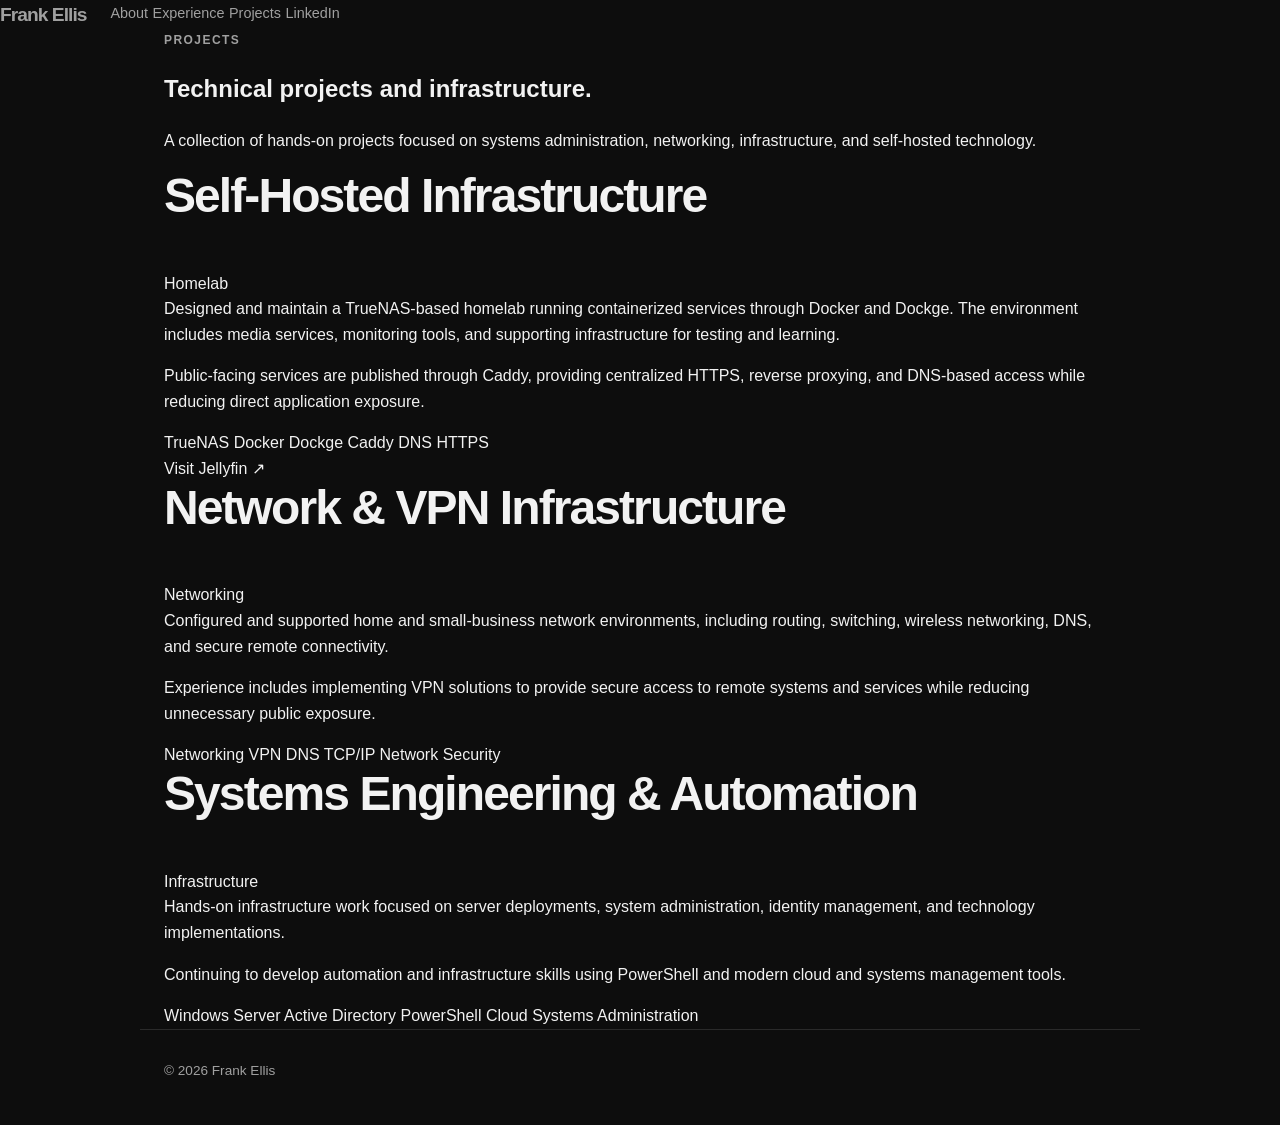
==== projects.html @ 52706634 "Add projects.html for showcasing technical projects This file contains an HTML document for showcasi" ====
<!DOCTYPE html>
<html lang="en">
<head>
    <meta charset="UTF-8">
    <meta name="viewport" content="width=device-width, initial-scale=1.0">
    <title>Projects | Frank Ellis</title>
    <meta name="description" content="Technical projects and infrastructure work by Frank Ellis.">

    <link rel="stylesheet" href="style.css">
</head>

<body>
    <header>
        <nav>
            <a href="index.html" class="logo">Frank Ellis</a>

            <div class="nav-links">
                <a href="index.html#about">About</a>
                <a href="index.html#experience">Experience</a>
                <a href="projects.html">Projects</a>
                <a href="https://www.linkedin.com/in/frankelliswv/" target="_blank" rel="noopener noreferrer">LinkedIn</a>
            </div>
        </nav>
    </header>

    <main>
        <section class="page-intro">
            <p class="eyebrow">PROJECTS</p>
            <h1>Technical projects and infrastructure.</h1>
            <p>
                A collection of hands-on projects focused on systems administration,
                networking, infrastructure, and self-hosted technology.
            </p>
        </section>

        <section class="projects">

            <article class="project-card">
                <div class="project-header">
                    <h2>Self-Hosted Infrastructure</h2>
                    <span>Homelab</span>
                </div>

                <p>
                    Designed and maintain a TrueNAS-based homelab running
                    containerized services through Docker and Dockge. The environment
                    includes media services, monitoring tools, and supporting
                    infrastructure for testing and learning.
                </p>

                <p>
                    Public-facing services are published through Caddy, providing
                    centralized HTTPS, reverse proxying, and DNS-based access while
                    reducing direct application exposure.
                </p>

                <div class="tags">
                    <span>TrueNAS</span>
                    <span>Docker</span>
                    <span>Dockge</span>
                    <span>Caddy</span>
                    <span>DNS</span>
                    <span>HTTPS</span>
                </div>

                <a class="project-link"
                   href="https://jellyfin.elliswv.cloud"
                   target="_blank"
                   rel="noopener noreferrer">
                    Visit Jellyfin ↗
                </a>
            </article>

            <article class="project-card">
                <div class="project-header">
                    <h2>Network & VPN Infrastructure</h2>
                    <span>Networking</span>
                </div>

                <p>
                    Configured and supported home and small-business network
                    environments, including routing, switching, wireless networking,
                    DNS, and secure remote connectivity.
                </p>

                <p>
                    Experience includes implementing VPN solutions to provide secure
                    access to remote systems and services while reducing unnecessary
                    public exposure.
                </p>

                <div class="tags">
                    <span>Networking</span>
                    <span>VPN</span>
                    <span>DNS</span>
                    <span>TCP/IP</span>
                    <span>Network Security</span>
                </div>
            </article>

            <article class="project-card">
                <div class="project-header">
                    <h2>Systems Engineering & Automation</h2>
                    <span>Infrastructure</span>
                </div>

                <p>
                    Hands-on infrastructure work focused on server deployments,
                    system administration, identity management, and technology
                    implementations.
                </p>

                <p>
                    Continuing to develop automation and infrastructure skills using
                    PowerShell and modern cloud and systems management tools.
                </p>

                <div class="tags">
                    <span>Windows Server</span>
                    <span>Active Directory</span>
                    <span>PowerShell</span>
                    <span>Cloud</span>
                    <span>Systems Administration</span>
                </div>
            </article>

        </section>
    </main>

    <footer>
        <p>© 2026 Frank Ellis</p>
    </footer>
</body>
</html>
---- style.css ----
:root {
    --background: #0d0d0d;
    --surface: #151515;
    --text: #f2f2f2;
    --muted: #a0a0a0;
    --border: #2a2a2a;
    --accent: #ffffff;
    --max-width: 1000px;
}

* {
    box-sizing: border-box;
}

html {
    scroll-behavior: smooth;
}

body {
    margin: 0;
    background: var(--background);
    color: var(--text);
    font-family: -apple-system, BlinkMacSystemFont, "Segoe UI",
                 Helvetica, Arial, sans-serif;
    line-height: 1.6;
}

a {
    color: inherit;
    text-decoration: none;
}

/* Header */

.header {
    max-width: var(--max-width);
    margin: 0 auto;
    padding: 28px 24px;
    display: flex;
    justify-content: space-between;
    align-items: center;
}

.logo {
    font-weight: 700;
    font-size: 1.2rem;
    letter-spacing: -0.05em;
}

nav {
    display: flex;
    gap: 24px;
}

nav a {
    color: var(--muted);
    font-size: 0.9rem;
    transition: color 0.2s ease;
}

nav a:hover {
    color: var(--text);
}

/* Layout */

main {
    max-width: var(--max-width);
    margin: 0 auto;
    padding: 0 24px;
}

.section {
    padding: 100px 0;
    border-top: 1px solid var(--border);
}

.eyebrow {
    color: var(--muted);
    font-size: 0.75rem;
    font-weight: 600;
    letter-spacing: 0.12em;
    margin-bottom: 16px;
}

/* Hero */

.hero {
    min-height: 72vh;
    display: flex;
    flex-direction: column;
    justify-content: center;
    padding: 80px 0 120px;
}

.hero h1 {
    max-width: 850px;
    font-size: clamp(3rem, 7vw, 6rem);
    line-height: 1;
    letter-spacing: -0.055em;
    margin: 0;
    font-weight: 650;
}

.hero h1 span {
    color: var(--muted);
}

.intro {
    max-width: 650px;
    font-size: 1.15rem;
    color: var(--muted);
    margin: 32px 0;
}

.hero-links {
    display: flex;
    align-items: center;
    gap: 24px;
    flex-wrap: wrap;
}

.button {
    background: var(--accent);
    color: #0d0d0d;
    padding: 13px 20px;
    border-radius: 6px;
    font-size: 0.95rem;
    font-weight: 600;
}

.text-link {
    font-size: 0.95rem;
    color: var(--muted);
}

/* Typography */

h2 {
    font-size: clamp(2rem, 4vw, 3rem);
    letter-spacing: -0.04em;
    margin: 0 0 48px;
    line-height: 1.1;
}

h3 {
    margin: 0;
    font-size: 1.05rem;
}

p {
    margin-top: 0;
}

/* Experience */

.experience {
    border-top: 1px solid var(--border);
}

.job {
    padding: 32px 0;
    border-bottom: 1px solid var(--border);
}

.job-header {
    display: flex;
    justify-content: space-between;
    gap: 30px;
    margin-bottom: 16px;
}

.job-header p {
    color: var(--muted);
    margin: 4px 0 0;
}

.job-header span {
    color: var(--muted);
    font-size: 0.9rem;
    white-space: nowrap;
}

.job > p {
    color: var(--muted);
    max-width: 700px;
    margin-bottom: 0;
}

/* Skills */

.skills-grid {
    display: grid;
    grid-template-columns: repeat(2, 1fr);
    gap: 48px 64px;
}

.skills-grid h3 {
    margin-bottom: 8px;
}

.skills-grid p {
    color: var(--muted);
}

/* Education */

.education {
    display: grid;
    grid-template-columns: 2fr 1fr;
    gap: 64px;
}

.education h2 {
    font-size: 1.5rem;
    margin-bottom: 12px;
}

.education p {
    color: var(--muted);
}

/* Contact */

.contact {
    padding: 100px 0;
    border-top: 1px solid var(--border);
}

.contact h2 {
    max-width: 700px;
    margin-bottom: 20px;
}

.contact > p {
    color: var(--muted);
    max-width: 550px;
}

.contact-links {
    display: flex;
    gap: 24px;
    flex-wrap: wrap;
    margin-top: 28px;
}

.email,
.linkedin {
    display: inline-block;
    font-size: 1rem;
    font-weight: 600;
    border-bottom: 1px solid var(--text);
}

/* Footer */

footer {
    max-width: var(--max-width);
    margin: 0 auto;
    padding: 30px 24px;
    border-top: 1px solid var(--border);
    display: flex;
    justify-content: space-between;
    color: var(--muted);
    font-size: 0.85rem;
}

/* Mobile */

@media (max-width: 650px) {
    nav {
        display: none;
    }

    .hero {
        min-height: 65vh;
        padding: 60px 0 80px;
    }

    .section,
    .contact {
        padding: 72px 0;
    }

    .skills-grid,
    .education {
        grid-template-columns: 1fr;
        gap: 32px;
    }

    .job-header {
        flex-direction: column;
        gap: 8px;
    }

    footer {
        flex-direction: column;
        gap: 4px;
    }

    footer p {
        margin: 0;
    }
}
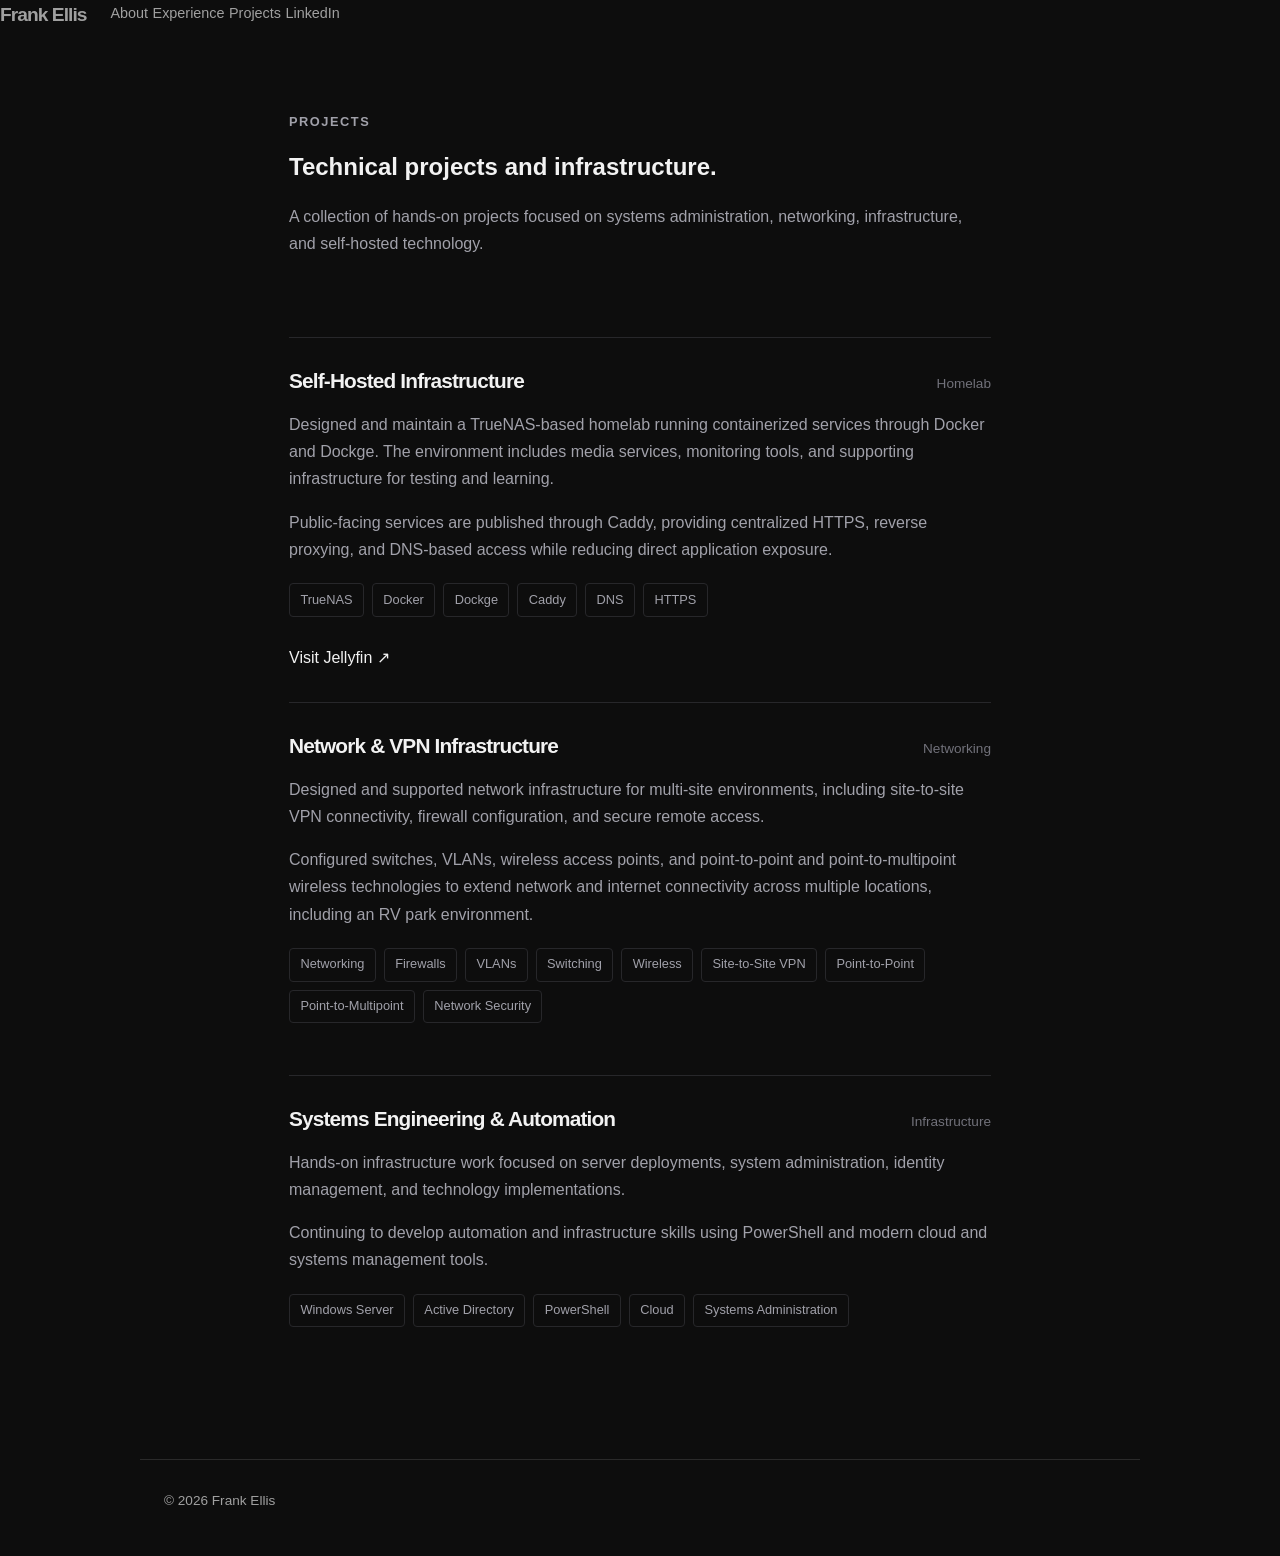
==== commit 4e7d474d: "Revise project details for Network & VPN Infrastructure Updated project description to reflect multi" ====
--- a/projects.html
+++ b/projects.html
@@ -70,30 +70,34 @@
                     Visit Jellyfin ↗
                 </a>
             </article>
-
+        
             <article class="project-card">
                 <div class="project-header">
                     <h2>Network & VPN Infrastructure</h2>
                     <span>Networking</span>
                 </div>
-
+            
                 <p>
-                    Configured and supported home and small-business network
-                    environments, including routing, switching, wireless networking,
-                    DNS, and secure remote connectivity.
+                    Designed and supported network infrastructure for multi-site environments,
+                    including site-to-site VPN connectivity, firewall configuration, and secure
+                    remote access.
                 </p>
-
+            
                 <p>
-                    Experience includes implementing VPN solutions to provide secure
-                    access to remote systems and services while reducing unnecessary
-                    public exposure.
+                    Configured switches, VLANs, wireless access points, and point-to-point and
+                    point-to-multipoint wireless technologies to extend network and internet
+                    connectivity across multiple locations, including an RV park environment.
                 </p>
-
+                    
                 <div class="tags">
                     <span>Networking</span>
-                    <span>VPN</span>
-                    <span>DNS</span>
-                    <span>TCP/IP</span>
+                    <span>Firewalls</span>
+                    <span>VLANs</span>
+                    <span>Switching</span>
+                    <span>Wireless</span>
+                    <span>Site-to-Site VPN</span>
+                    <span>Point-to-Point</span>
+                    <span>Point-to-Multipoint</span>
                     <span>Network Security</span>
                 </div>
             </article>
--- a/style.css
+++ b/style.css
@@ -302,3 +302,81 @@
         margin: 0;
     }
 }
+
+/* Projects Page */
+
+.page-intro {
+    max-width: 750px;
+    margin: 0 auto;
+    padding: 5rem 1.5rem 2rem;
+}
+
+.page-intro h1 {
+    margin: 0.5rem 0 1rem;
+}
+
+.page-intro p {
+    color: #a1a1aa;
+    line-height: 1.7;
+}
+
+.eyebrow {
+    font-size: 0.8rem;
+    font-weight: 600;
+    letter-spacing: 0.12em;
+    color: #71717a;
+}
+
+.projects {
+    max-width: 750px;
+    margin: 0 auto;
+    padding: 2rem 1.5rem 5rem;
+}
+
+.project-card {
+    padding: 2rem 0;
+    border-top: 1px solid #27272a;
+}
+
+.project-header {
+    display: flex;
+    justify-content: space-between;
+    align-items: baseline;
+    gap: 1rem;
+}
+
+.project-header h2 {
+    margin: 0;
+    font-size: 1.3rem;
+}
+
+.project-header span {
+    color: #71717a;
+    font-size: 0.85rem;
+}
+
+.project-card p {
+    color: #a1a1aa;
+    line-height: 1.7;
+    margin: 1rem 0;
+}
+
+.tags {
+    display: flex;
+    flex-wrap: wrap;
+    gap: 0.5rem;
+    margin: 1.25rem 0;
+}
+
+.tags span {
+    padding: 0.35rem 0.65rem;
+    border: 1px solid #27272a;
+    border-radius: 4px;
+    color: #a1a1aa;
+    font-size: 0.8rem;
+}
+
+.project-link {
+    display: inline-block;
+    margin-top: 0.5rem;
+}
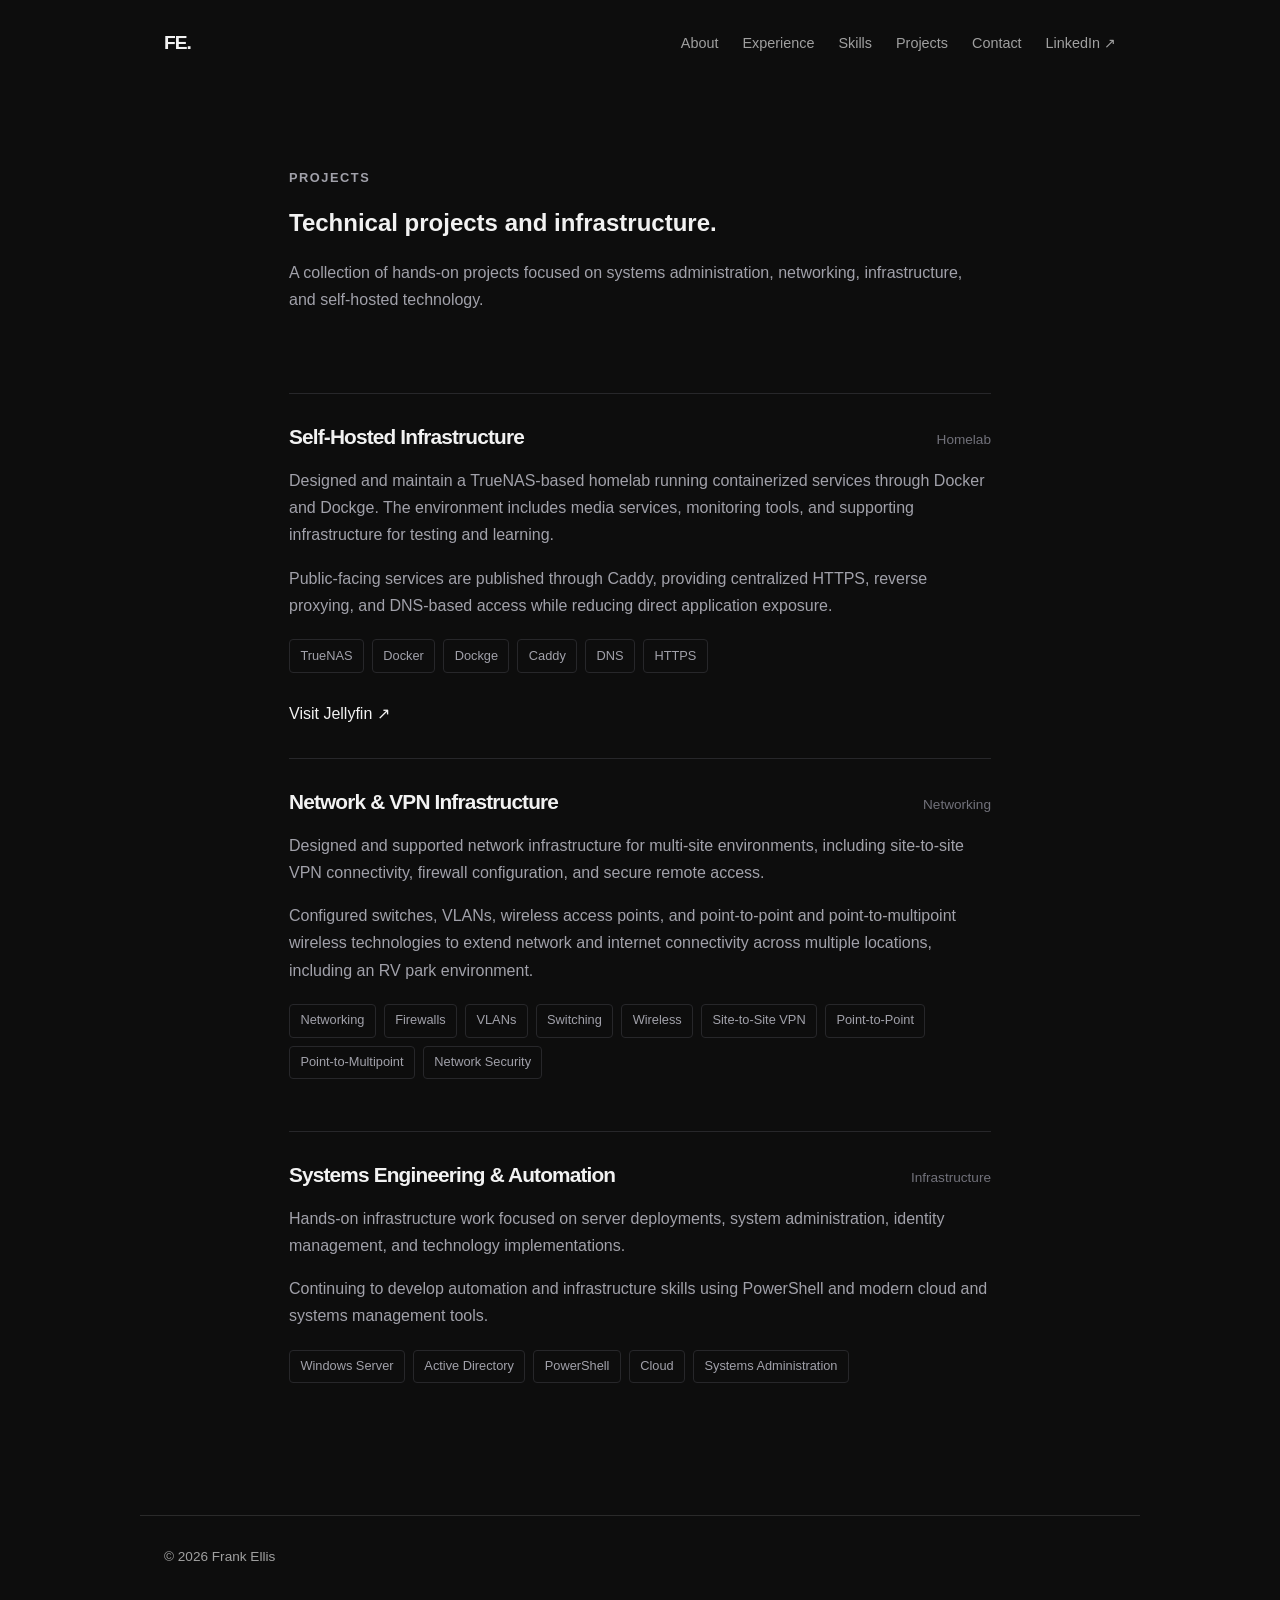
==== commit b3374aec: "Refactor header and navigation structure in projects.html" ====
--- a/projects.html
+++ b/projects.html
@@ -3,23 +3,30 @@
 <head>
     <meta charset="UTF-8">
     <meta name="viewport" content="width=device-width, initial-scale=1.0">
-    <title>Projects | Frank Ellis</title>
-    <meta name="description" content="Technical projects and infrastructure work by Frank Ellis.">
+
+    <title>Frank Ellis | Systems Engineer</title>
+    <meta name="description"
+          content="Frank Ellis is a Systems Engineer and IT Project Manager specializing in infrastructure, cybersecurity, networking, and technology solutions.">
 
     <link rel="stylesheet" href="style.css">
 </head>
 
 <body>
-    <header>
+
+    <header class="header">
+        <a href="#" class="logo">FE.</a>
+
         <nav>
-            <a href="index.html" class="logo">Frank Ellis</a>
-
-            <div class="nav-links">
-                <a href="index.html#about">About</a>
-                <a href="index.html#experience">Experience</a>
-                <a href="projects.html">Projects</a>
-                <a href="https://www.linkedin.com/in/frankelliswv/" target="_blank" rel="noopener noreferrer">LinkedIn</a>
-            </div>
+            <a href="#about">About</a>
+            <a href="#experience">Experience</a>
+            <a href="#skills">Skills</a>
+            <a href="projects.html">Projects</a>
+            <a href="#contact">Contact</a>
+             <a href="https://www.linkedin.com/in/frankelliswv/"
+                target="_blank"
+                rel="noopener noreferrer">
+            LinkedIn ↗
+        </a>
         </nav>
     </header>
 
